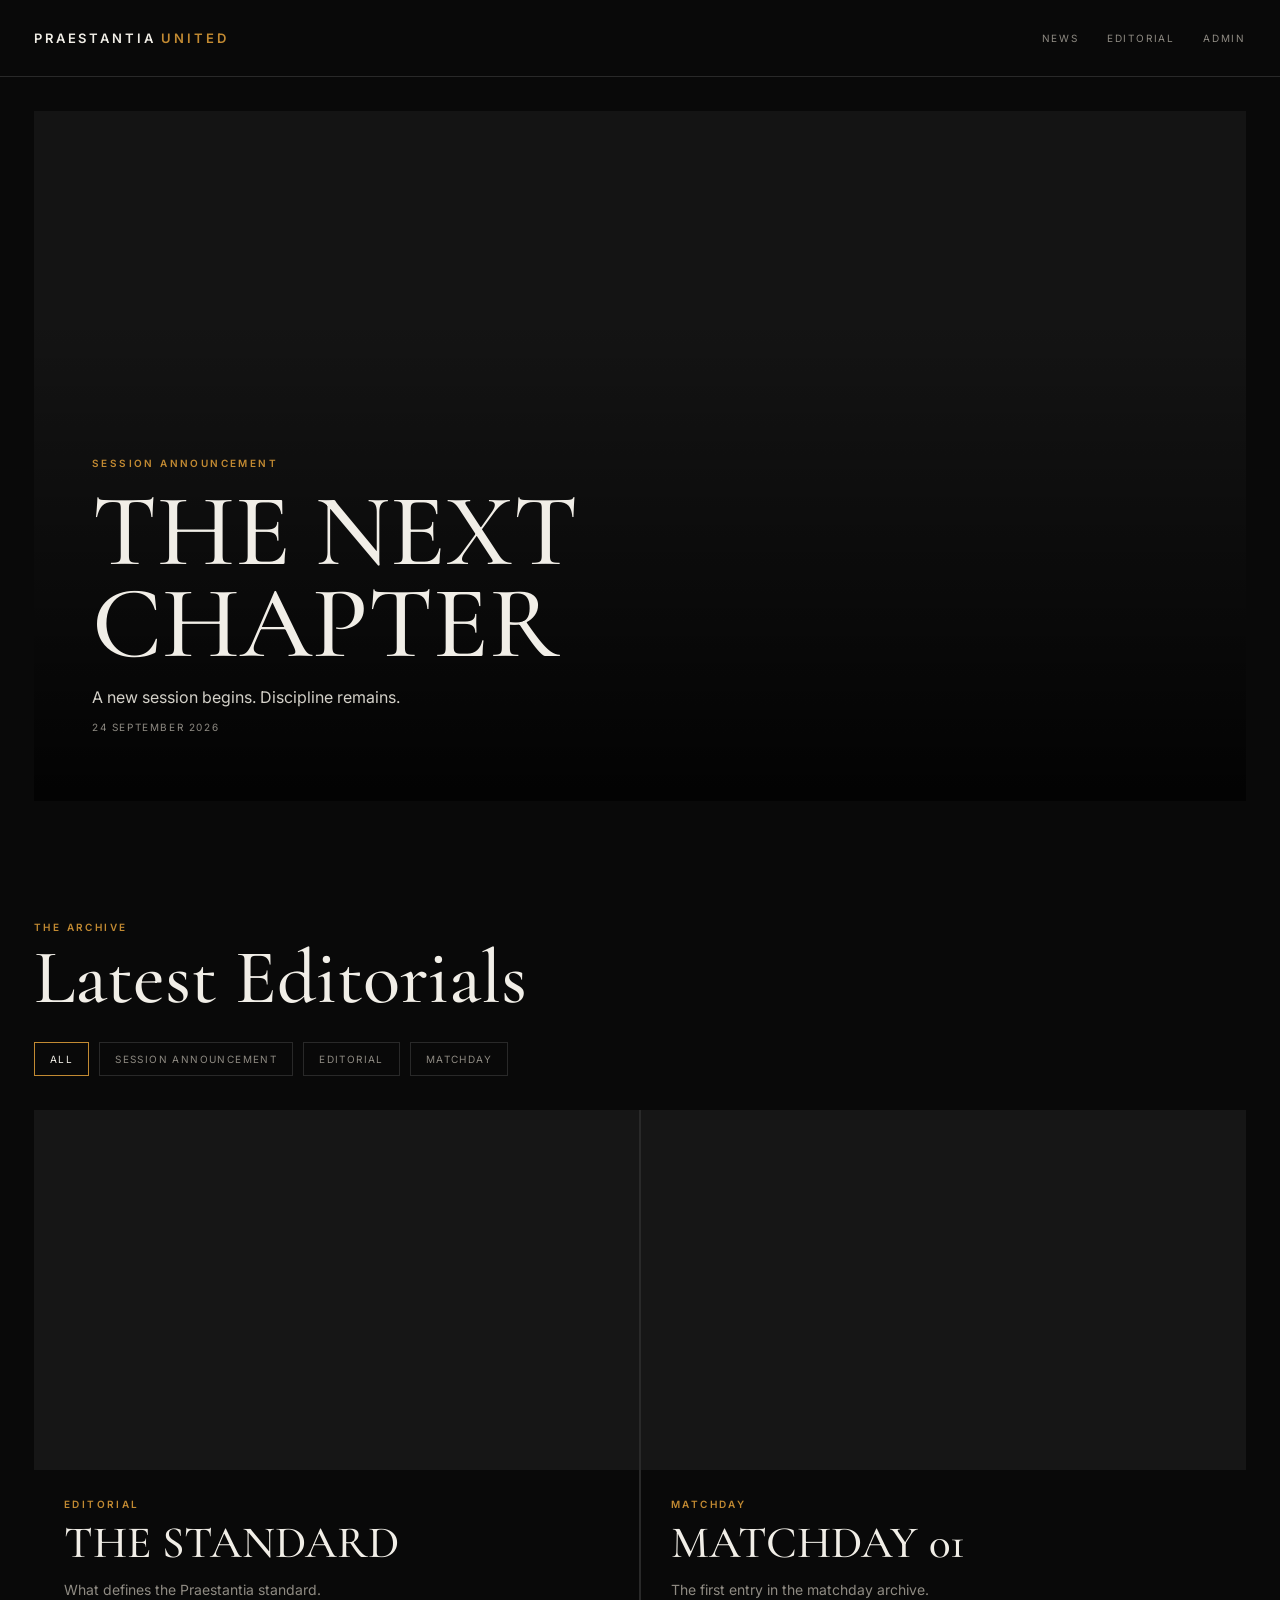
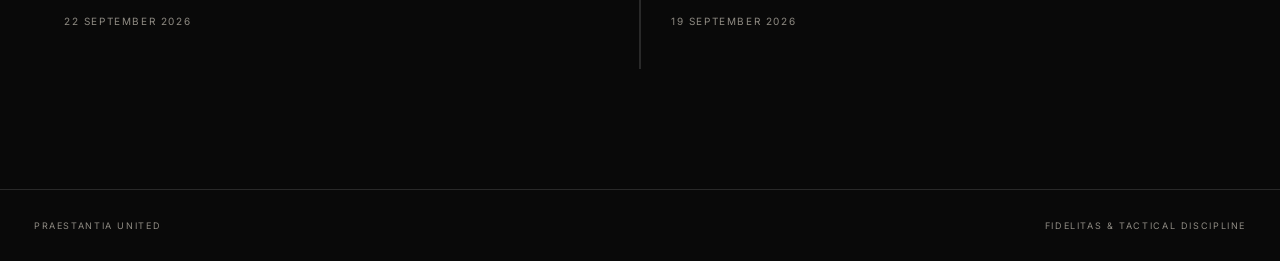
==== index.html @ 8b3167da "hotfix 404" ====
<!DOCTYPE html>
<html lang="en">
<head>
  <meta charset="UTF-8">
  <meta name="viewport" content="width=device-width, initial-scale=1.0">
  <meta name="description" content="PRAESTANTIA UNITED — FIDELITAS & TACTICAL DISCIPLINE">
  <title>PRAESTANTIA UNITED</title>
  <link rel="preconnect" href="https://fonts.googleapis.com">
  <link rel="preconnect" href="https://fonts.gstatic.com" crossorigin>
  <link href="https://fonts.googleapis.com/css2?family=Cormorant+Garamond:wght@400;500;600;700&family=Inter:wght@400;500;600&display=swap" rel="stylesheet">
  <link rel="stylesheet" href="css_style.css">
</head>
<body>
  <header class="site-header">
    <a class="brand" href="index.html">PRAESTANTIA <span>UNITED</span></a>
    <nav>
      <a href="index.html">NEWS</a>
      <a href="news_article.html">EDITORIAL</a>
      <a href="admin_news-create.html">ADMIN</a>
    </nav>
  </header>

  <main>
    <section id="hero" class="hero"></section>
    <section class="section-head">
      <p class="eyebrow">THE ARCHIVE</p>
      <h2>Latest Editorials</h2>
      <div id="filters" class="filters"></div>
    </section>
    <section id="editorial-grid" class="editorial-grid"></section>
  </main>

  <footer class="site-footer">
    <span>PRAESTANTIA UNITED</span>
    <span>FIDELITAS &amp; TACTICAL DISCIPLINE</span>
  </footer>

  <script src="data_news.js"></script>
  <script src="js_app.js"></script>
</body>
</html>
---- css_style.css ----
* { box-sizing: border-box; }

:root {
  --bg: #090909;
  --surface: #111111;
  --text: #f1eee7;
  --muted: #8f8b83;
  --line: #292929;
  --gold: #c28a32;
  --max: 1480px;
}

html { scroll-behavior: smooth; }
body {
  margin: 0;
  background: var(--bg);
  color: var(--text);
  font-family: "Inter", sans-serif;
  font-size: 14px;
}
a { color: inherit; text-decoration: none; }

.site-header {
  max-width: var(--max);
  margin: auto;
  padding: 30px 34px;
  display: flex;
  justify-content: space-between;
  align-items: center;
  border-bottom: 1px solid var(--line);
}
.brand {
  font-size: 13px;
  font-weight: 600;
  letter-spacing: .22em;
}
.brand span { color: var(--gold); }

nav { display: flex; gap: 28px; }
nav a {
  font-size: 10px;
  letter-spacing: .18em;
  color: var(--muted);
  transition: color .2s;
}
nav a:hover { color: var(--text); }

main { max-width: var(--max); margin: auto; padding: 0 34px; }

.hero {
  min-height: 690px;
  margin-top: 34px;
  position: relative;
  overflow: hidden;
  display: flex;
  align-items: flex-end;
  background: #151515 center/cover no-repeat;
}
.hero::after {
  content: "";
  position: absolute;
  inset: 0;
  background: linear-gradient(0deg, rgba(0,0,0,.88), rgba(0,0,0,.05) 70%);
}
.hero-content { position: relative; z-index: 1; max-width: 850px; padding: 58px; }
.eyebrow {
  color: var(--gold);
  font-size: 10px;
  font-weight: 600;
  letter-spacing: .24em;
  text-transform: uppercase;
}
.hero h1, .article h1, .section-head h2 {
  font-family: "Cormorant Garamond", serif;
  font-weight: 500;
  line-height: .9;
}
.hero h1 {
  font-size: clamp(60px, 8vw, 122px);
  margin: 16px 0;
}
.hero .subheadline {
  max-width: 650px;
  color: #d3d0c8;
  font-size: 16px;
  line-height: 1.6;
}
.meta { color: var(--muted); font-size: 10px; letter-spacing: .16em; text-transform: uppercase; }

.section-head { padding: 110px 0 34px; }
.section-head h2 { font-size: clamp(46px, 6vw, 78px); margin: 8px 0 30px; }
.filters { display: flex; gap: 10px; flex-wrap: wrap; }
.filter {
  border: 1px solid var(--line);
  background: transparent;
  color: var(--muted);
  padding: 10px 15px;
  font: inherit;
  font-size: 10px;
  letter-spacing: .14em;
  text-transform: uppercase;
  cursor: pointer;
}
.filter.active, .filter:hover { color: var(--text); border-color: var(--gold); }

.editorial-grid {
  display: grid;
  grid-template-columns: repeat(2, 1fr);
  gap: 2px;
  background: var(--line);
}
.card { background: var(--bg); min-height: 500px; }
.card:nth-child(3n) { grid-column: span 2; }
.card-image { height: 360px; background: #161616 center/cover no-repeat; }
.card:nth-child(3n) .card-image { height: 520px; }
.card-content { padding: 28px 30px 42px; }
.card h3 {
  font-family: "Cormorant Garamond", serif;
  font-size: 45px;
  line-height: .95;
  font-weight: 500;
  margin: 12px 0;
}
.card p { color: var(--muted); line-height: 1.6; max-width: 650px; }

.site-footer {
  max-width: var(--max);
  margin: 120px auto 0;
  padding: 30px 34px;
  border-top: 1px solid var(--line);
  display: flex;
  justify-content: space-between;
  color: var(--muted);
  font-size: 9px;
  letter-spacing: .18em;
}

.article { max-width: 900px; margin: 100px auto 150px; }
.article h1 { font-size: clamp(60px, 9vw, 130px); margin: 15px 0 25px; }
.article .lead { color: #bbb7af; font-size: 20px; line-height: 1.6; margin-bottom: 70px; }
.article-body { font-size: 16px; line-height: 1.85; color: #d5d1c9; }
.article-body h1, .article-body h2 {
  font-family: "Cormorant Garamond", serif;
  color: var(--text);
  line-height: 1;
}
.article-body blockquote {
  border-left: 2px solid var(--gold);
  margin: 40px 0;
  padding: 8px 25px;
  color: #eee9df;
  font-family: "Cormorant Garamond", serif;
  font-size: 30px;
}
.article-body li { margin: 8px 0; }

.admin { max-width: 1000px; margin: 80px auto 140px; }
.admin h1 { font-family: "Cormorant Garamond", serif; font-size: 72px; font-weight: 500; }
.form-row { margin: 24px 0; }
label { display: block; color: var(--muted); font-size: 10px; letter-spacing: .15em; text-transform: uppercase; margin-bottom: 9px; }
input, select, textarea {
  width: 100%; background: #0d0d0d; color: var(--text);
  border: 1px solid var(--line); padding: 14px; outline: none;
  font: inherit;
}
textarea { min-height: 360px; resize: vertical; }
.toolbar { display: flex; gap: 7px; margin-bottom: 8px; flex-wrap: wrap; }
.toolbar button, .publish {
  background: transparent; color: var(--text); border: 1px solid var(--line);
  padding: 9px 13px; cursor: pointer; font-size: 11px;
}
.publish { border-color: var(--gold); margin-top: 20px; }

@media (max-width: 760px) {
  .site-header { padding: 22px 18px; align-items: flex-start; gap: 18px; }
  nav { gap: 13px; flex-wrap: wrap; justify-content: flex-end; }
  main { padding: 0 18px; }
  .hero { min-height: 590px; }
  .hero-content { padding: 28px; }
  .editorial-grid { grid-template-columns: 1fr; }
  .card:nth-child(3n) { grid-column: auto; }
  .card:nth-child(3n) .card-image, .card-image { height: 320px; }
  .site-footer { margin-top: 80px; padding: 24px 18px; gap: 20px; flex-direction: column; }
}
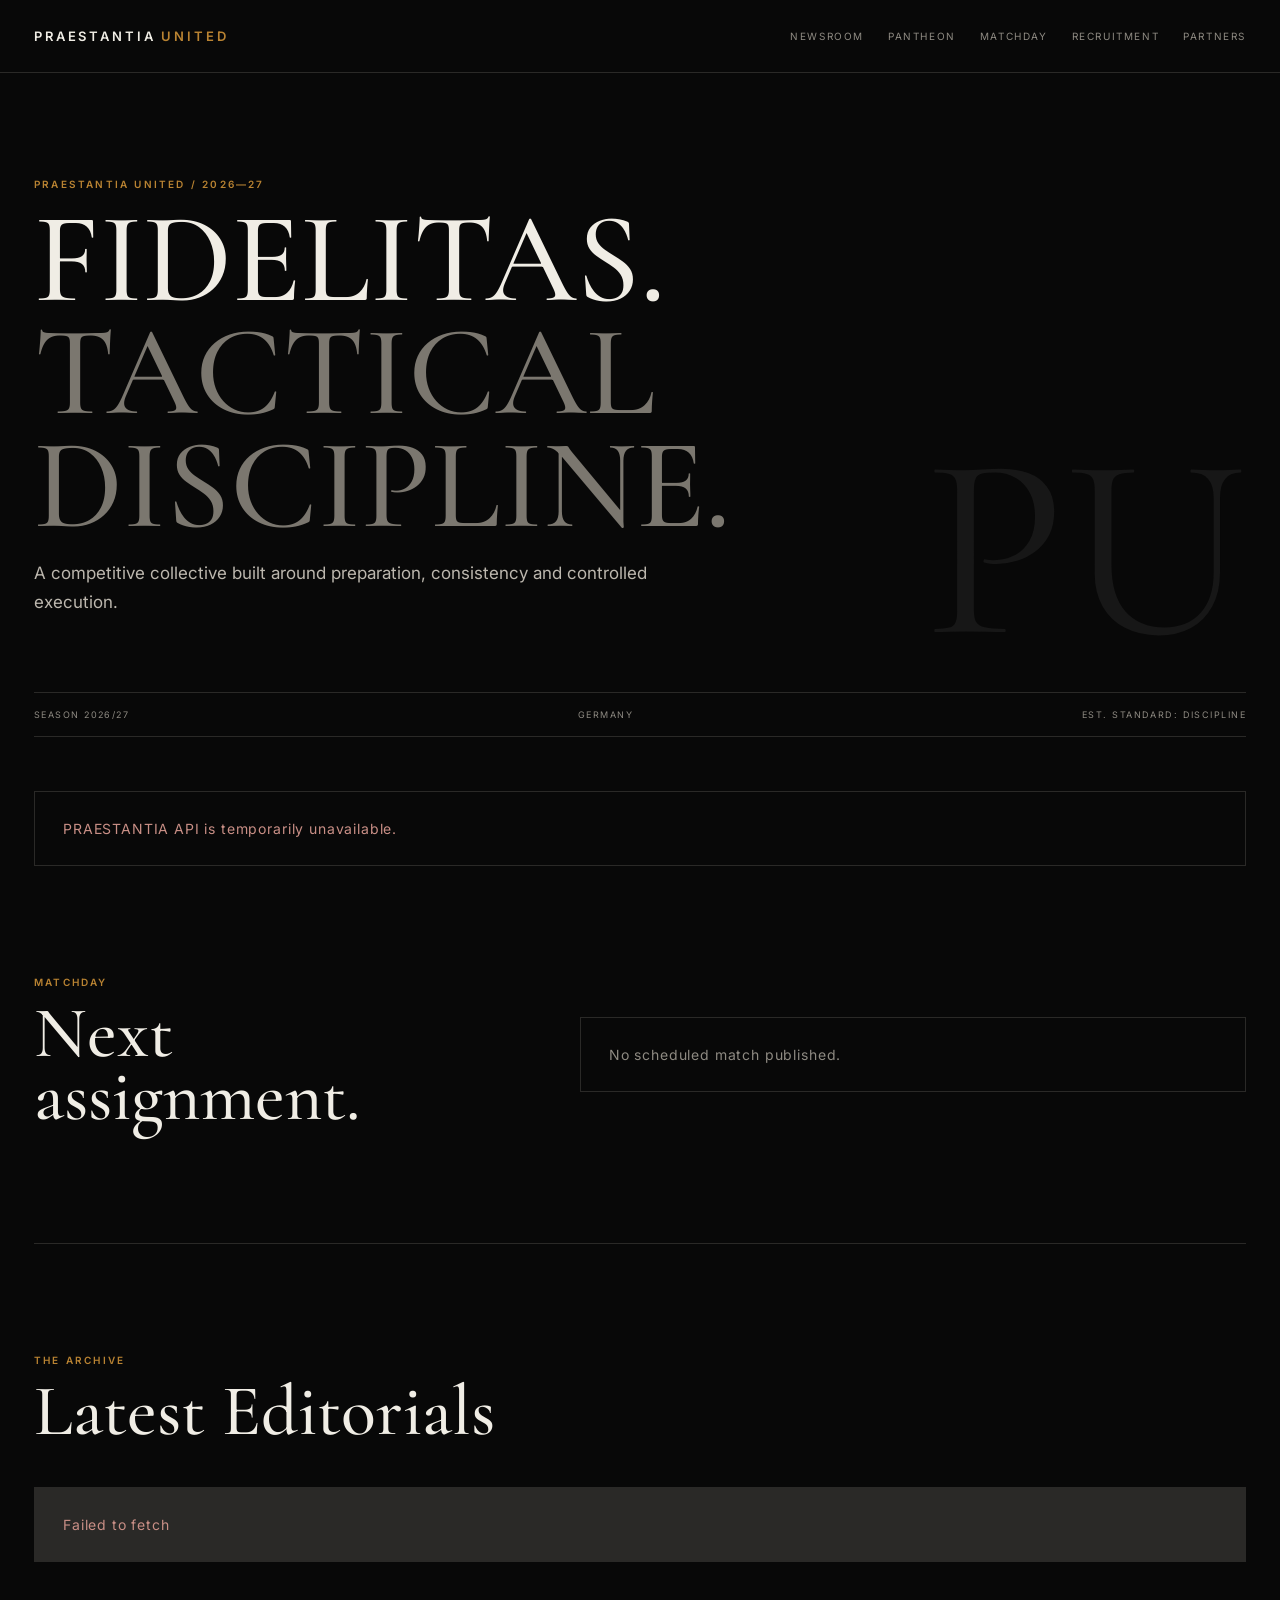
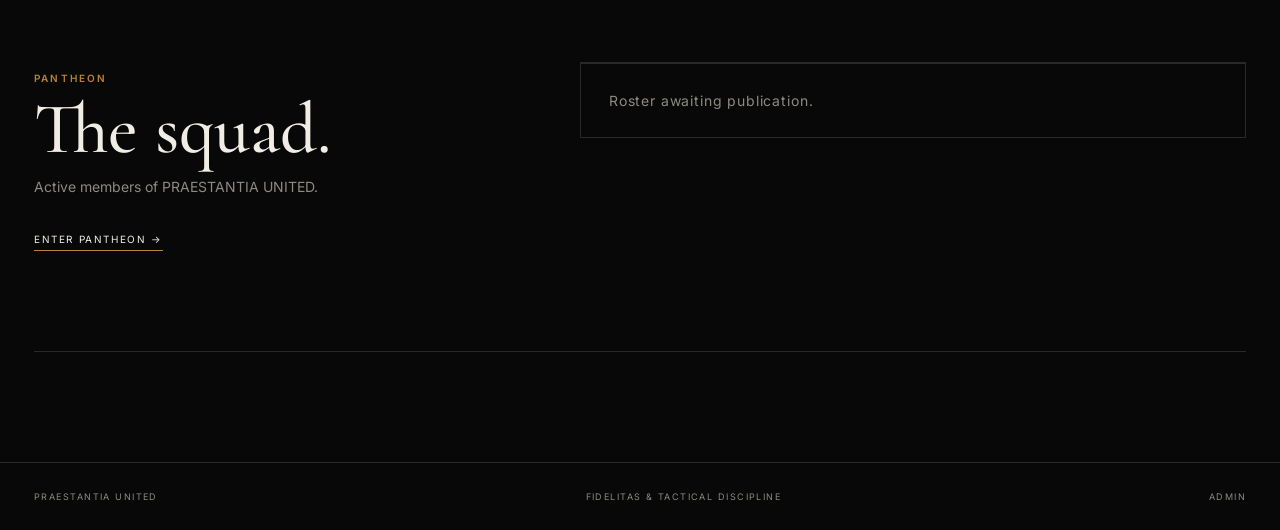
==== commit 5d626bef: "Build PRAESTANTIA UNITED v1 platform" ====
--- a/index.html
+++ b/index.html
@@ -10,32 +10,71 @@
   <link href="https://fonts.googleapis.com/css2?family=Cormorant+Garamond:wght@400;500;600;700&family=Inter:wght@400;500;600&display=swap" rel="stylesheet">
   <link rel="stylesheet" href="css_style.css">
 </head>
-<body>
+<body data-page="home">
   <header class="site-header">
     <a class="brand" href="index.html">PRAESTANTIA <span>UNITED</span></a>
-    <nav>
-      <a href="index.html">NEWS</a>
-      <a href="news_article.html">EDITORIAL</a>
-      <a href="admin_news-create.html">ADMIN</a>
+    <button class="nav-toggle" aria-label="Toggle navigation">MENU</button>
+    <nav class="site-nav">
+      <a href="index.html">NEWSROOM</a>
+      <a href="pantheon.html">PANTHEON</a>
+      <a href="matchday.html">MATCHDAY</a>
+      <a href="recruitment.html">RECRUITMENT</a>
+      <a href="partners.html">PARTNERS</a>
     </nav>
   </header>
 
   <main>
-    <section id="hero" class="hero"></section>
-    <section class="section-head">
-      <p class="eyebrow">THE ARCHIVE</p>
-      <h2>Latest Editorials</h2>
+    <section class="masthead">
+      <div>
+        <p class="eyebrow">PRAESTANTIA UNITED / 2026—27</p>
+        <h1>FIDELITAS.<br><span>TACTICAL DISCIPLINE.</span></h1>
+        <p class="masthead-copy">A competitive collective built around preparation, consistency and controlled execution.</p>
+      </div>
+      <div class="masthead-mark">PU</div>
+    </section>
+
+    <section class="ticker" aria-label="Club status">
+      <span>SEASON 2026/27</span><span>GERMANY</span><span>EST. STANDARD: DISCIPLINE</span>
+    </section>
+
+    <section id="featured-news" class="feature-block">
+      <div class="loading-state">Loading latest editorial…</div>
+    </section>
+
+    <section class="split-section">
+      <div>
+        <p class="eyebrow">MATCHDAY</p>
+        <h2>Next assignment.</h2>
+      </div>
+      <div id="next-match" class="data-panel"><div class="empty-state">No scheduled match published.</div></div>
+    </section>
+
+    <section class="section-head compact">
+      <div>
+        <p class="eyebrow">THE ARCHIVE</p>
+        <h2>Latest Editorials</h2>
+      </div>
       <div id="filters" class="filters"></div>
     </section>
-    <section id="editorial-grid" class="editorial-grid"></section>
+    <section id="editorial-grid" class="editorial-grid"><div class="loading-state">Loading newsroom…</div></section>
+
+    <section class="split-section team-preview">
+      <div>
+        <p class="eyebrow">PANTHEON</p>
+        <h2>The squad.</h2>
+        <p class="muted-copy">Active members of PRAESTANTIA UNITED.</p>
+        <a class="text-link" href="pantheon.html">ENTER PANTHEON →</a>
+      </div>
+      <div id="player-preview" class="mini-roster"><div class="empty-state">Roster awaiting publication.</div></div>
+    </section>
   </main>
 
   <footer class="site-footer">
     <span>PRAESTANTIA UNITED</span>
     <span>FIDELITAS &amp; TACTICAL DISCIPLINE</span>
+    <a href="admin_news-create.html">ADMIN</a>
   </footer>
 
-  <script src="data_news.js"></script>
   <script src="js_app.js"></script>
 </body>
-</html>
+</html>
--- a/css_style.css
+++ b/css_style.css
@@ -1,184 +1,22 @@
-* { box-sizing: border-box; }
-
-:root {
-  --bg: #090909;
-  --surface: #111111;
-  --text: #f1eee7;
-  --muted: #8f8b83;
-  --line: #292929;
-  --gold: #c28a32;
-  --max: 1480px;
-}
-
-html { scroll-behavior: smooth; }
-body {
-  margin: 0;
-  background: var(--bg);
-  color: var(--text);
-  font-family: "Inter", sans-serif;
-  font-size: 14px;
-}
-a { color: inherit; text-decoration: none; }
-
-.site-header {
-  max-width: var(--max);
-  margin: auto;
-  padding: 30px 34px;
-  display: flex;
-  justify-content: space-between;
-  align-items: center;
-  border-bottom: 1px solid var(--line);
-}
-.brand {
-  font-size: 13px;
-  font-weight: 600;
-  letter-spacing: .22em;
-}
-.brand span { color: var(--gold); }
-
-nav { display: flex; gap: 28px; }
-nav a {
-  font-size: 10px;
-  letter-spacing: .18em;
-  color: var(--muted);
-  transition: color .2s;
-}
-nav a:hover { color: var(--text); }
-
-main { max-width: var(--max); margin: auto; padding: 0 34px; }
-
-.hero {
-  min-height: 690px;
-  margin-top: 34px;
-  position: relative;
-  overflow: hidden;
-  display: flex;
-  align-items: flex-end;
-  background: #151515 center/cover no-repeat;
-}
-.hero::after {
-  content: "";
-  position: absolute;
-  inset: 0;
-  background: linear-gradient(0deg, rgba(0,0,0,.88), rgba(0,0,0,.05) 70%);
-}
-.hero-content { position: relative; z-index: 1; max-width: 850px; padding: 58px; }
-.eyebrow {
-  color: var(--gold);
-  font-size: 10px;
-  font-weight: 600;
-  letter-spacing: .24em;
-  text-transform: uppercase;
-}
-.hero h1, .article h1, .section-head h2 {
-  font-family: "Cormorant Garamond", serif;
-  font-weight: 500;
-  line-height: .9;
-}
-.hero h1 {
-  font-size: clamp(60px, 8vw, 122px);
-  margin: 16px 0;
-}
-.hero .subheadline {
-  max-width: 650px;
-  color: #d3d0c8;
-  font-size: 16px;
-  line-height: 1.6;
-}
-.meta { color: var(--muted); font-size: 10px; letter-spacing: .16em; text-transform: uppercase; }
-
-.section-head { padding: 110px 0 34px; }
-.section-head h2 { font-size: clamp(46px, 6vw, 78px); margin: 8px 0 30px; }
-.filters { display: flex; gap: 10px; flex-wrap: wrap; }
-.filter {
-  border: 1px solid var(--line);
-  background: transparent;
-  color: var(--muted);
-  padding: 10px 15px;
-  font: inherit;
-  font-size: 10px;
-  letter-spacing: .14em;
-  text-transform: uppercase;
-  cursor: pointer;
-}
-.filter.active, .filter:hover { color: var(--text); border-color: var(--gold); }
-
-.editorial-grid {
-  display: grid;
-  grid-template-columns: repeat(2, 1fr);
-  gap: 2px;
-  background: var(--line);
-}
-.card { background: var(--bg); min-height: 500px; }
-.card:nth-child(3n) { grid-column: span 2; }
-.card-image { height: 360px; background: #161616 center/cover no-repeat; }
-.card:nth-child(3n) .card-image { height: 520px; }
-.card-content { padding: 28px 30px 42px; }
-.card h3 {
-  font-family: "Cormorant Garamond", serif;
-  font-size: 45px;
-  line-height: .95;
-  font-weight: 500;
-  margin: 12px 0;
-}
-.card p { color: var(--muted); line-height: 1.6; max-width: 650px; }
-
-.site-footer {
-  max-width: var(--max);
-  margin: 120px auto 0;
-  padding: 30px 34px;
-  border-top: 1px solid var(--line);
-  display: flex;
-  justify-content: space-between;
-  color: var(--muted);
-  font-size: 9px;
-  letter-spacing: .18em;
-}
-
-.article { max-width: 900px; margin: 100px auto 150px; }
-.article h1 { font-size: clamp(60px, 9vw, 130px); margin: 15px 0 25px; }
-.article .lead { color: #bbb7af; font-size: 20px; line-height: 1.6; margin-bottom: 70px; }
-.article-body { font-size: 16px; line-height: 1.85; color: #d5d1c9; }
-.article-body h1, .article-body h2 {
-  font-family: "Cormorant Garamond", serif;
-  color: var(--text);
-  line-height: 1;
-}
-.article-body blockquote {
-  border-left: 2px solid var(--gold);
-  margin: 40px 0;
-  padding: 8px 25px;
-  color: #eee9df;
-  font-family: "Cormorant Garamond", serif;
-  font-size: 30px;
-}
-.article-body li { margin: 8px 0; }
-
-.admin { max-width: 1000px; margin: 80px auto 140px; }
-.admin h1 { font-family: "Cormorant Garamond", serif; font-size: 72px; font-weight: 500; }
-.form-row { margin: 24px 0; }
-label { display: block; color: var(--muted); font-size: 10px; letter-spacing: .15em; text-transform: uppercase; margin-bottom: 9px; }
-input, select, textarea {
-  width: 100%; background: #0d0d0d; color: var(--text);
-  border: 1px solid var(--line); padding: 14px; outline: none;
-  font: inherit;
-}
-textarea { min-height: 360px; resize: vertical; }
-.toolbar { display: flex; gap: 7px; margin-bottom: 8px; flex-wrap: wrap; }
-.toolbar button, .publish {
-  background: transparent; color: var(--text); border: 1px solid var(--line);
-  padding: 9px 13px; cursor: pointer; font-size: 11px;
-}
-.publish { border-color: var(--gold); margin-top: 20px; }
-
-@media (max-width: 760px) {
-  .site-header { padding: 22px 18px; align-items: flex-start; gap: 18px; }
-  nav { gap: 13px; flex-wrap: wrap; justify-content: flex-end; }
-  main { padding: 0 18px; }
-  .hero { min-height: 590px; }
-  .hero-content { padding: 28px; }
-  .editorial-grid { grid-template-columns: 1fr; }
-  .card:nth-child(3n) { grid-column: auto; }
-  .card:nth-child(3n) .card-image, .card-image { height: 320px; }
-  .site-footer { margin-top: 80px; padding: 24px 18px; gap: 20px; flex-direction: column; }
-}
+*{box-sizing:border-box} :root{--bg:#080808;--surface:#101010;--surface2:#151515;--text:#f0ede5;--muted:#8e8a82;--line:#2a2927;--gold:#b98332;--max:1480px}
+html{scroll-behavior:smooth} body{margin:0;background:var(--bg);color:var(--text);font-family:Inter,sans-serif;font-size:14px} a{color:inherit;text-decoration:none} button,input,textarea,select{font:inherit}
+.site-header{max-width:var(--max);margin:auto;padding:28px 34px;display:flex;align-items:center;justify-content:space-between;border-bottom:1px solid var(--line);position:relative;z-index:20}.brand{font-size:13px;font-weight:600;letter-spacing:.22em}.brand span,.eyebrow{color:var(--gold)}.site-nav{display:flex;gap:24px}.site-nav a{font-size:10px;letter-spacing:.16em;color:var(--muted)}.site-nav a:hover,.site-nav a.active{color:var(--text)}.nav-toggle{display:none;background:none;border:0;color:var(--text);font-size:10px;letter-spacing:.16em}
+main{max-width:var(--max);margin:auto;padding:0 34px}.eyebrow{font-size:10px;font-weight:600;letter-spacing:.22em;text-transform:uppercase}.meta{font-size:9px;letter-spacing:.15em;color:var(--muted);text-transform:uppercase}.muted-copy{color:var(--muted);line-height:1.7}.text-link{display:inline-block;margin-top:20px;font-size:10px;letter-spacing:.16em;border-bottom:1px solid var(--gold);padding-bottom:5px}
+.masthead{min-height:620px;display:grid;grid-template-columns:1fr auto;align-items:end;padding:70px 0 58px;border-bottom:1px solid var(--line)}.masthead h1,.page-hero h1,.section-head h2,.split-section h2,.article h1{font-family:"Cormorant Garamond",serif;font-weight:500;line-height:.88;margin:14px 0}.masthead h1{font-size:clamp(70px,10vw,155px)}.masthead h1 span{color:#7b776f}.masthead-copy{max-width:620px;color:#bcb7ae;font-size:17px;line-height:1.7}.masthead-mark{font-family:"Cormorant Garamond",serif;color:#171717;font-size:260px;line-height:.65;user-select:none}
+.ticker{display:flex;justify-content:space-between;border-bottom:1px solid var(--line);padding:16px 0;color:var(--muted);font-size:9px;letter-spacing:.16em}
+.feature-block{margin-top:54px}.feature-story{min-height:620px;display:flex;align-items:flex-end;background:#121212 center/cover no-repeat;position:relative;overflow:hidden}.feature-story:before{content:"";position:absolute;inset:0;background:linear-gradient(0deg,rgba(0,0,0,.9),rgba(0,0,0,.15))}.feature-overlay{position:relative;z-index:1;padding:55px;max-width:920px}.feature-overlay h2{font-family:"Cormorant Garamond",serif;font-size:clamp(56px,8vw,118px);line-height:.88;font-weight:500;margin:12px 0}.feature-overlay>p:not(.eyebrow){font-size:17px;color:#d0cbc2;line-height:1.6}
+.split-section{display:grid;grid-template-columns:1fr 1.4fr;gap:70px;padding:100px 0;border-bottom:1px solid var(--line)}.split-section h2{font-size:72px}.data-panel{align-self:center}
+.section-head{display:flex;justify-content:space-between;align-items:end;gap:30px;padding:100px 0 34px}.section-head.compact{padding-bottom:30px}.section-head h2{font-size:72px}.filters{display:flex;gap:8px;flex-wrap:wrap;justify-content:flex-end}.filter,.ghost-button,.toolbar button,.danger-button{background:transparent;border:1px solid var(--line);color:var(--muted);padding:9px 12px;font-size:9px;letter-spacing:.12em;cursor:pointer}.filter.active,.filter:hover{border-color:var(--gold);color:var(--text)}
+.editorial-grid{display:grid;grid-template-columns:repeat(2,1fr);gap:1px;background:var(--line)}.card{background:var(--bg)}.card-image{height:330px;background:#151515 center/cover no-repeat}.card-content{padding:26px 28px 38px}.card h3{font-family:"Cormorant Garamond",serif;font-size:48px;line-height:.95;font-weight:500;margin:10px 0}.card p{color:var(--muted);line-height:1.6}.grid-empty{grid-column:1/-1}
+.mini-roster{border-top:1px solid var(--line)}.mini-player{display:grid;grid-template-columns:50px 1fr auto;gap:20px;align-items:center;padding:18px 0;border-bottom:1px solid var(--line)}.mini-player>span{color:var(--gold);font-family:"Cormorant Garamond",serif;font-size:28px}.mini-player small{color:var(--muted);font-size:9px;letter-spacing:.14em}
+.page-hero{padding:110px 0 70px;border-bottom:1px solid var(--line)}.page-hero h1{font-size:clamp(75px,11vw,165px)}.page-hero>p:last-child{max-width:650px;color:var(--muted);font-size:17px;line-height:1.7}
+.players-grid{display:grid;grid-template-columns:repeat(3,1fr);gap:1px;background:var(--line);margin-top:40px}.player-card{background:var(--bg)}.player-photo{height:430px;background:#141414 center/cover no-repeat;position:relative}.player-photo span{position:absolute;right:18px;bottom:5px;font-family:"Cormorant Garamond",serif;font-size:110px;color:rgba(255,255,255,.12)}.player-info{padding:25px}.player-info h2,.partner-card h2,.form-panel h2{font-family:"Cormorant Garamond",serif;font-size:48px;font-weight:500;margin:8px 0}
+.matches-list{margin-top:42px}.match-card{display:grid;grid-template-columns:220px 1fr 180px;align-items:center;gap:30px;padding:32px 0;border-bottom:1px solid var(--line)}.match-pair{display:grid;grid-template-columns:1fr 90px 1fr;align-items:center;text-align:center;gap:20px}.match-pair span{font-family:"Cormorant Garamond",serif;font-size:42px;color:var(--gold)}.match-pair strong:first-child{text-align:right}.match-pair strong:last-child{text-align:left}.match-meta{display:flex;flex-direction:column;gap:6px;color:var(--muted);font-size:9px;letter-spacing:.12em;text-align:right}.compact-match{grid-template-columns:170px 1fr 150px;padding:24px 0}
+.form-grid,.admin-grid{display:grid;grid-template-columns:1fr 1fr;gap:1px;background:var(--line);margin-top:45px}.form-panel{background:var(--bg);padding:40px}.form-panel label{display:block;color:var(--muted);font-size:9px;letter-spacing:.13em;text-transform:uppercase;margin:18px 0}.form-panel input,.form-panel textarea,.form-panel select,.admin-login input{width:100%;margin-top:8px;background:#0d0d0d;color:var(--text);border:1px solid var(--line);padding:13px;outline:none}.form-panel input:focus,.form-panel textarea:focus,.form-panel select:focus,.admin-login input:focus{border-color:#5b4b31}.two-col{display:grid;grid-template-columns:1fr 1fr;gap:14px}.action-button{margin-top:10px;background:var(--gold);color:#080808;border:0;padding:13px 18px;font-weight:600;font-size:9px;letter-spacing:.14em;cursor:pointer}.action-button:disabled{opacity:.5}.form-status{min-height:18px;color:var(--muted);font-size:9px;letter-spacing:.12em;margin-top:14px}
+.partners-grid{display:grid;grid-template-columns:repeat(3,1fr);gap:1px;background:var(--line);margin-top:45px}.partner-card{background:var(--bg);padding:38px;min-height:250px}.partner-card p{color:var(--muted);line-height:1.7}.partner-form-wrap{max-width:900px;margin:70px auto}
+.article{max-width:1040px;margin:90px auto 150px}.article-kicker{display:flex;justify-content:space-between;gap:20px}.article h1{font-size:clamp(70px,10vw,145px);margin-top:20px}.article .lead{font-size:22px;line-height:1.6;color:#bcb7ae;max-width:760px;margin:30px 0 60px}.article-image{height:600px;background:#141414 center/cover no-repeat;margin-bottom:70px}.article-body{max-width:780px;margin:auto;font-size:16px;line-height:1.9;color:#d1cdc4}.article-body h1,.article-body h2,.article-body h3{font-family:"Cormorant Garamond",serif;color:var(--text);line-height:1}.article-body h2{font-size:48px;margin-top:55px}.article-body blockquote{border-left:2px solid var(--gold);padding:8px 25px;margin:40px 0;font-family:"Cormorant Garamond",serif;font-size:30px;color:var(--text)}
+.empty-state,.loading-state,.error-state{border:1px solid var(--line);padding:28px;color:var(--muted);letter-spacing:.06em}.empty-state.large{min-height:260px;display:flex;align-items:end}.error-state{color:#c98f86}
+.admin{max-width:1300px;margin:70px auto 130px}.admin-login{max-width:520px}.admin-login h1,.admin-topline h1{font-family:"Cormorant Garamond",serif;font-size:76px;font-weight:500;margin:8px 0 20px}.admin-login label{display:block;color:var(--muted);font-size:9px;letter-spacing:.14em;text-transform:uppercase}.hidden{display:none!important}.admin-topline{display:flex;justify-content:space-between;align-items:center}.metrics-grid{display:grid;grid-template-columns:repeat(6,1fr);gap:1px;background:var(--line);margin:30px 0}.metric{background:var(--surface);padding:20px}.metric span{font-size:8px;letter-spacing:.12em;color:var(--muted)}.metric strong{display:block;font-family:"Cormorant Garamond",serif;font-size:42px;margin-top:7px}.toolbar{display:flex;gap:6px;flex-wrap:wrap;margin-top:8px}.check-label{display:flex!important;align-items:center;gap:10px;margin-top:37px!important}.check-label input{width:auto!important;margin:0!important}.admin-article{display:flex;justify-content:space-between;gap:20px;align-items:center;padding:18px 0;border-bottom:1px solid var(--line)}.admin-article h3{font-family:"Cormorant Garamond",serif;font-size:30px;font-weight:500;margin:5px 0}.admin-article small{color:var(--muted)}.danger-button{color:#c98f86}
+.site-footer{max-width:var(--max);margin:110px auto 0;padding:28px 34px;border-top:1px solid var(--line);display:flex;justify-content:space-between;color:var(--muted);font-size:9px;letter-spacing:.16em}
+@media(max-width:980px){.masthead-mark{display:none}.masthead{grid-template-columns:1fr}.split-section{grid-template-columns:1fr}.players-grid,.partners-grid{grid-template-columns:repeat(2,1fr)}.match-card,.compact-match{grid-template-columns:1fr}.match-pair{grid-template-columns:1fr 70px 1fr}.match-meta{text-align:left;flex-direction:row}.metrics-grid{grid-template-columns:repeat(3,1fr)}}
+@media(max-width:720px){.site-header{padding:22px 18px}.nav-toggle{display:block}.site-nav{display:none;position:absolute;top:64px;left:18px;right:18px;background:#0d0d0d;border:1px solid var(--line);padding:20px;flex-direction:column}.site-nav.open{display:flex}main{padding:0 18px}.masthead{min-height:540px}.masthead h1{font-size:64px}.ticker{overflow:auto;gap:30px}.feature-story{min-height:500px}.feature-overlay{padding:28px}.feature-overlay h2{font-size:60px}.section-head{align-items:flex-start;flex-direction:column}.filters{justify-content:flex-start}.editorial-grid,.players-grid,.partners-grid,.form-grid,.admin-grid{grid-template-columns:1fr}.player-photo{height:380px}.two-col{grid-template-columns:1fr}.match-pair{grid-template-columns:1fr;text-align:left}.match-pair strong:first-child,.match-pair strong:last-child{text-align:left}.article-image{height:360px}.metrics-grid{grid-template-columns:repeat(2,1fr)}.site-footer{margin-top:70px;padding:24px 18px;gap:15px;flex-direction:column}}
